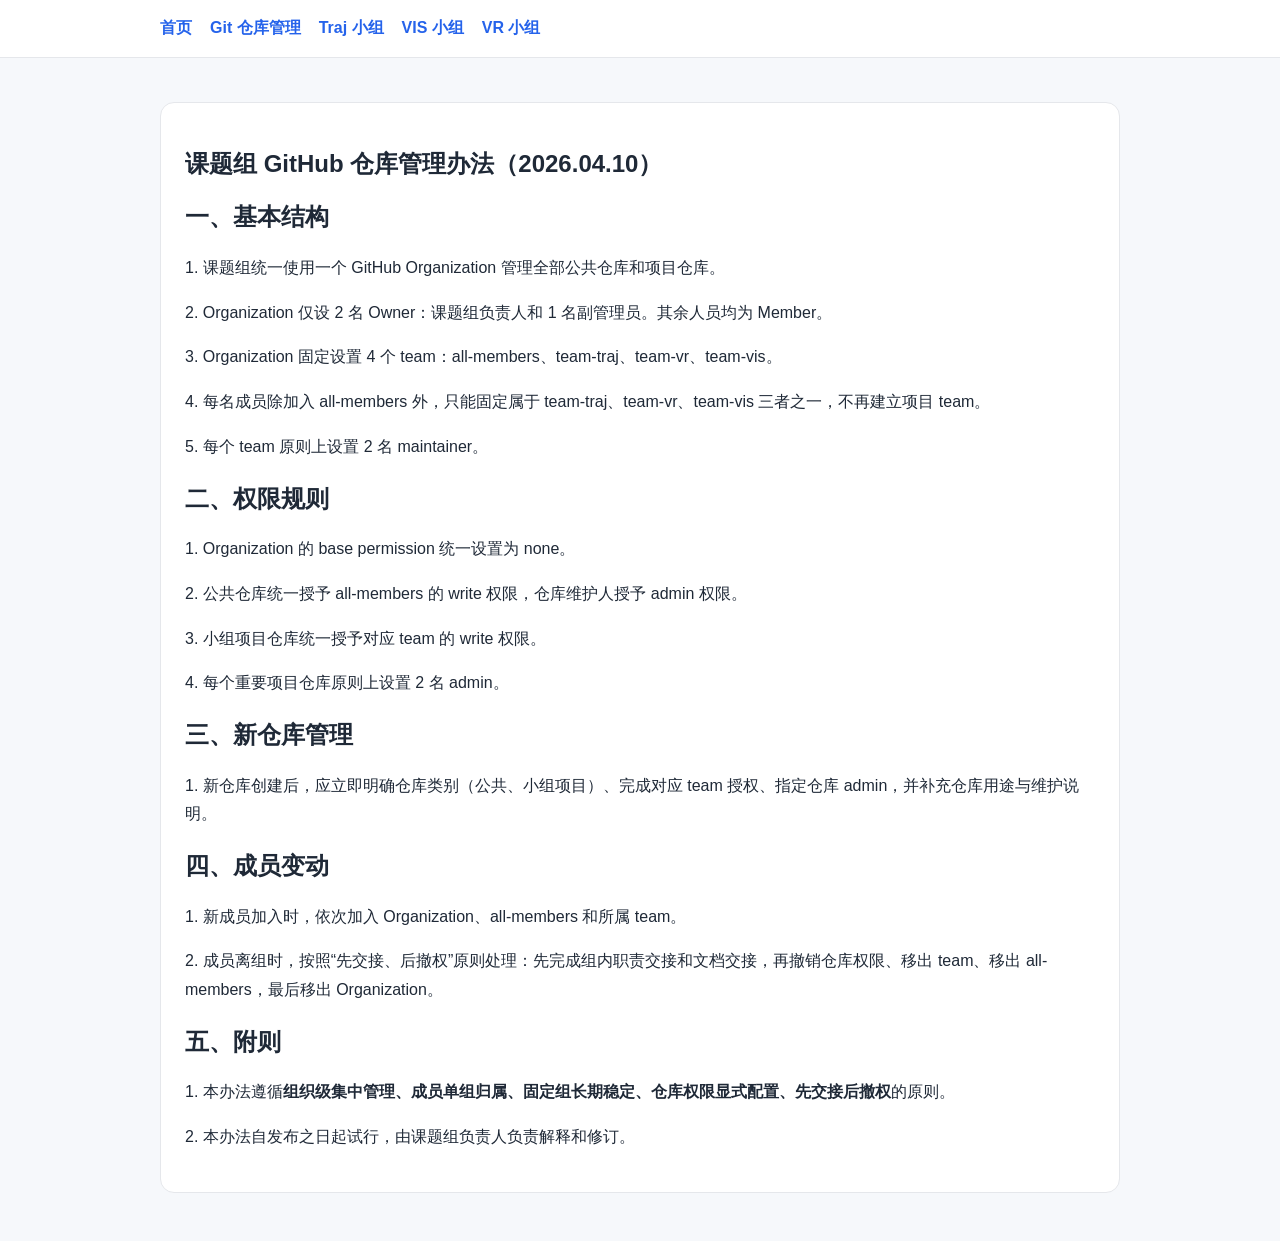
==== management/github.html @ fde39251 "新增了面向新生的 How to Read a Paper 文章" ====
<!doctype html>
<html lang="zh-CN">
<head>
  <meta charset="utf-8">
  <meta name="viewport" content="width=device-width, initial-scale=1">
  <title>GitHub 仓库管理</title>
  <link rel="stylesheet" href="../assets/style.css">
</head>
<body>
  <nav class="nav">
    <div class="nav-inner">
      <a href="../index.html">首页</a>
      <a href="github.html">Git 仓库管理</a>
      <a href="../team/team-traj.html">Traj 小组</a>
      <a href="../team/team-vis.html">VIS 小组</a>
      <a href="../team/team-vr.html">VR 小组</a>
    </div>
  </nav>

  <main class="container">
    <section class="card">
      <h1>课题组 GitHub 仓库管理办法（2026.04.10）</h1>
      <h2>一、基本结构</h2>
      <p>1. 课题组统一使用一个 GitHub Organization 管理全部公共仓库和项目仓库。</p>
      <p>2. Organization 仅设 2 名 Owner：课题组负责人和 1 名副管理员。其余人员均为 Member。</p>
      <p>3. Organization 固定设置 4 个 team：all-members、team-traj、team-vr、team-vis。</p>
      <p>4. 每名成员除加入 all-members 外，只能固定属于 team-traj、team-vr、team-vis 三者之一，不再建立项目 team。</p>
      <p>5. 每个 team 原则上设置 2 名 maintainer。</p>

      <h2>二、权限规则</h2>
      <p>1. Organization 的 base permission 统一设置为 none。</p>
      <p>2. 公共仓库统一授予 all-members 的 write 权限，仓库维护人授予 admin 权限。</p>
      <p>3. 小组项目仓库统一授予对应 team 的 write 权限。</p>
      <p>4. 每个重要项目仓库原则上设置 2 名 admin。</p>

      <h2>三、新仓库管理</h2>
      <p>1. 新仓库创建后，应立即明确仓库类别（公共、小组项目）、完成对应 team 授权、指定仓库 admin，并补充仓库用途与维护说明。</p>

      <h2>四、成员变动</h2>
      <p>1. 新成员加入时，依次加入 Organization、all-members 和所属 team。</p>
      <p>2. 成员离组时，按照“先交接、后撤权”原则处理：先完成组内职责交接和文档交接，再撤销仓库权限、移出 team、移出 all-members，最后移出 Organization。</p>

      <h2>五、附则</h2>
      <p>1. 本办法遵循<b>组织级集中管理、成员单组归属、固定组长期稳定、仓库权限显式配置、先交接后撤权</b>的原则。</p>
      <p>2. 本办法自发布之日起试行，由课题组负责人负责解释和修订。</p>
    </section>
  </main>
</body>
</html>
---- assets/style.css ----
html {
  scroll-behavior: smooth;
}

body {
  margin: 0;
  font-family: -apple-system, BlinkMacSystemFont, "Segoe UI", "PingFang SC",
    "Microsoft YaHei", sans-serif;
  background: #f6f8fb;
  color: #1f2937;
  line-height: 1.8;
}

.nav-inner,
.container {
  max-width: 960px;
  margin: 0 auto;
}

.container {
  padding: 24px 18px 48px;
}

.nav {
  background: #ffffff;
  border-bottom: 1px solid #e5e7eb;
}

.nav-inner {
  padding: 14px 18px;
  display: flex;
  gap: 18px;
  flex-wrap: wrap;
}

.nav a {
  color: #2563eb;
  text-decoration: none;
  font-weight: 600;
}

.card {
  background: #ffffff;
  border: 1px solid #e5e7eb;
  border-radius: 14px;
  padding: 24px;
  margin-top: 20px;
}

h1, h2, h3 {
  line-height: 1.4;
}

h3 {
  margin: 0 0 8px;
}

.muted,
.resource-note,
.topic-desc {
  color: #64748b;
}

.resource-list {
  list-style: none;
  margin: 0;
  padding: 0;
}

.resource-item {
  display: flex;
  align-items: flex-start;
  justify-content: space-between;
  gap: 18px;
  padding: 16px 0;
  border-top: 1px solid #e5e7eb;
}

.resource-item:first-child {
  border-top: 0;
  padding-top: 0;
}

.resource-main p {
  margin: 0 0 8px;
}

.pub-links,
.resource-links {
  display: inline-flex;
  align-items: center;
  gap: 0;
  flex-shrink: 0;
}

.link-grid {
  display: grid;
  grid-template-columns: repeat(2, minmax(0, 1fr));
  gap: 12px;
}

.topic-link {
  display: block;
  padding: 14px 16px;
  border: 1px solid #e5e7eb;
  border-radius: 8px;
  color: inherit;
  text-decoration: none;
}

.topic-link:hover {
  border-color: #93c5fd;
  background: #f8fbff;
}

.topic-title,
.topic-desc {
  display: block;
}

.topic-title {
  color: #1d4ed8;
  font-weight: 700;
}

.topic-desc {
  margin-top: 4px;
  font-size: 14px;
  line-height: 1.6;
}

.pub-list {
  margin: 0;
  padding-left: 22px;
}

.pub-item {
  margin-bottom: 16px;
}

.pub-entry {
  display: flex;
  align-items: flex-start;
  justify-content: space-between;
  gap: 12px;
  margin: 0;
}

.pub-text {
  flex: 1;
  min-width: 0;
}

.pub-links {
  margin-left: 2px;
}

.pub-icon,
.back-to-top {
  display: inline-flex;
  align-items: center;
  justify-content: center;
  border-radius: 999px;
  text-decoration: none;
}

.pub-icon {
  width: 32px;
  height: 32px;
  flex-shrink: 0;
}

.pub-icon:hover {
  background: #dbeafe;
  transform: translateY(-1px);
}

.pub-icon img {
  width: 20px;
  height: 20px;
  display: block;
}

.pub-links .pub-icon[href="#"],
.pub-links .pub-icon[href=""],
.pub-links .pub-icon:not([href]) {
  display: none;
}

.back-to-top {
  position: fixed;
  right: 24px;
  bottom: 24px;
  width: 48px;
  height: 48px;
  background: #2563eb;
  color: #ffffff;
  font-size: 20px;
  font-weight: 700;
  box-shadow: 0 10px 24px rgba(37, 99, 235, 0.22);
  opacity: 0;
  visibility: hidden;
  transform: translateY(10px);
  transition: opacity 0.2s ease, transform 0.2s ease, visibility 0.2s ease, background-color 0.2s ease;
}

.back-to-top.is-visible {
  opacity: 1;
  visibility: visible;
  transform: translateY(0);
}

.back-to-top:hover {
  background: #1d4ed8;
}

.back-to-top:focus-visible {
  outline: 3px solid rgba(37, 99, 235, 0.25);
  outline-offset: 3px;
}

@media (max-width: 640px) {
  .resource-item {
    flex-direction: column;
    gap: 10px;
  }

  .link-grid {
    grid-template-columns: 1fr;
  }

  .pub-entry {
    flex-direction: column;
    gap: 6px;
  }

  .pub-links {
    margin-left: 0;
  }

  .back-to-top {
    right: 16px;
    bottom: 16px;
    width: 44px;
    height: 44px;
  }
}
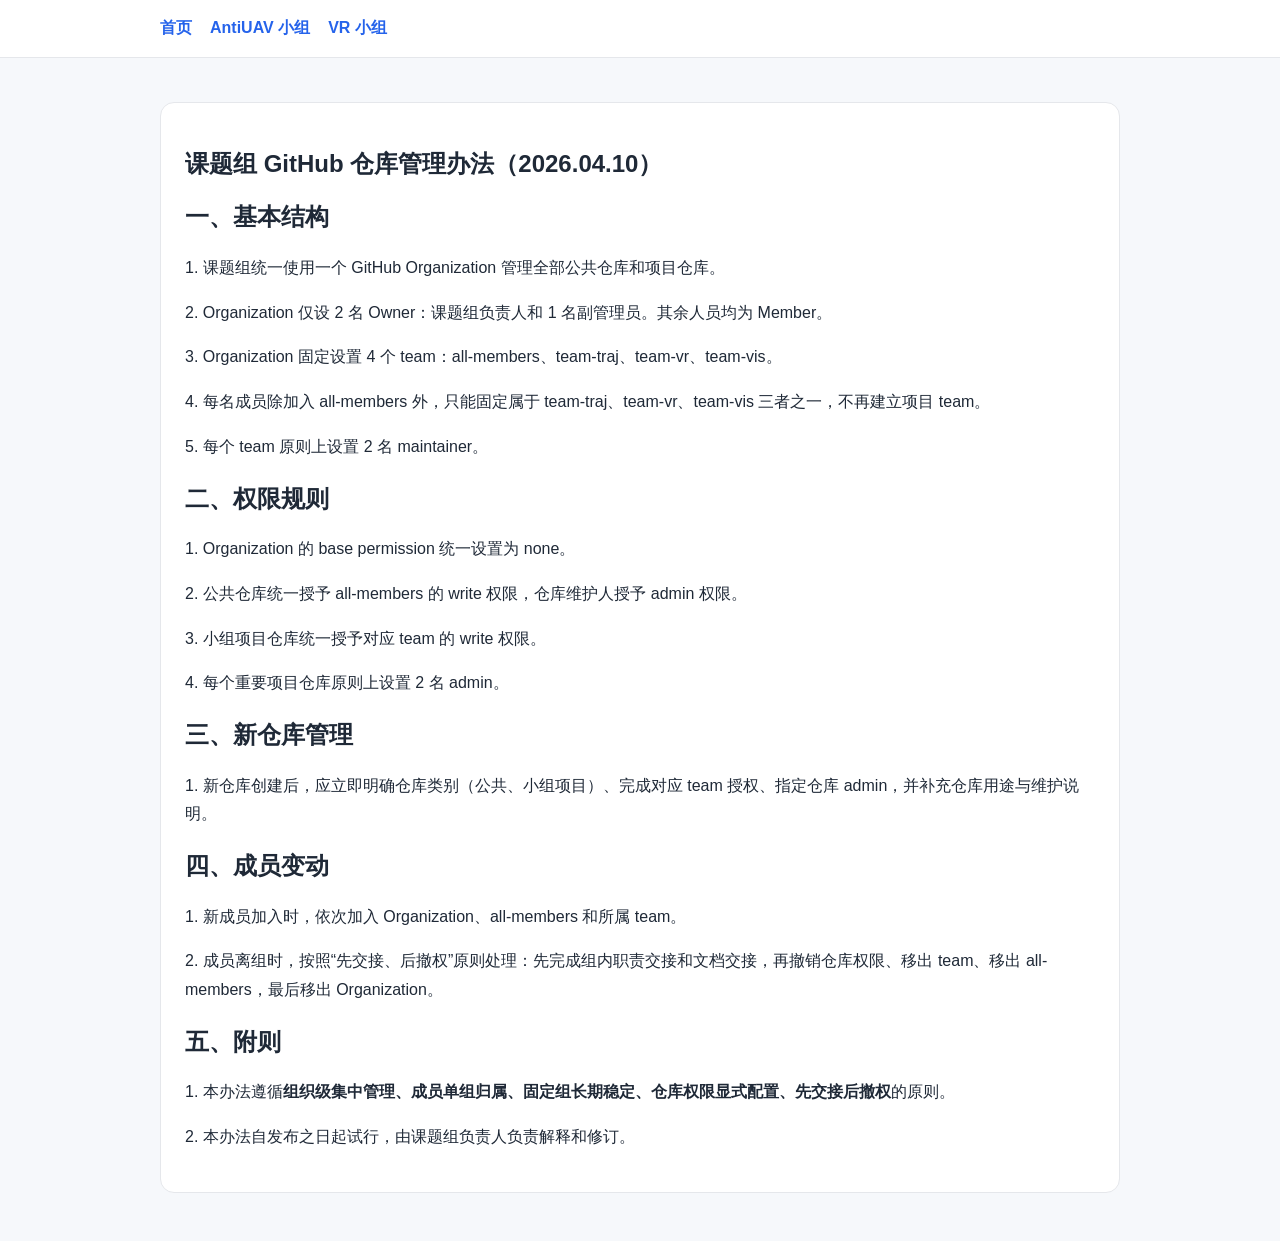
==== commit abc62d63: "重新拆分为 AntiUAV 和 VR 两个小组" ====
--- a/management/github.html
+++ b/management/github.html
@@ -8,13 +8,9 @@
 </head>
 <body>
   <nav class="nav">
-    <div class="nav-inner">
-      <a href="../index.html">首页</a>
-      <a href="github.html">Git 仓库管理</a>
-      <a href="../team/team-traj.html">Traj 小组</a>
-      <a href="../team/team-vis.html">VIS 小组</a>
-      <a href="../team/team-vr.html">VR 小组</a>
-    </div>
+    <a href="../index.html">首页</a>
+    <a href="../team/team-antiuav.html">AntiUAV 小组</a>
+    <a href="../team/team-vr.html">VR 小组</a>
   </nav>
 
   <main class="container">
--- a/assets/style.css
+++ b/assets/style.css
@@ -1,4 +1,5 @@
 html {
+  --content-max-width: 960px;
   scroll-behavior: smooth;
 }
 
@@ -11,23 +12,16 @@
   line-height: 1.8;
 }
 
-.nav-inner,
 .container {
-  max-width: 960px;
+  max-width: var(--content-max-width);
   margin: 0 auto;
-}
-
-.container {
   padding: 24px 18px 48px;
 }
 
 .nav {
   background: #ffffff;
   border-bottom: 1px solid #e5e7eb;
-}
-
-.nav-inner {
-  padding: 14px 18px;
+  padding: 14px max(18px, calc((100% - var(--content-max-width)) / 2));
   display: flex;
   gap: 18px;
   flex-wrap: wrap;
@@ -67,10 +61,14 @@
   padding: 0;
 }
 
-.resource-item {
+.resource-item,
+.pub-entry {
   display: flex;
   align-items: flex-start;
   justify-content: space-between;
+}
+
+.resource-item {
   gap: 18px;
   padding: 16px 0;
   border-top: 1px solid #e5e7eb;
@@ -89,7 +87,6 @@
 .resource-links {
   display: inline-flex;
   align-items: center;
-  gap: 0;
   flex-shrink: 0;
 }
 
@@ -129,6 +126,33 @@
   line-height: 1.6;
 }
 
+.graduate-filter:not([hidden]) {
+  display: flex;
+  flex-wrap: wrap;
+  gap: 8px;
+  margin: 0 0 20px;
+}
+
+.graduate-filter button {
+  padding: 4px 12px;
+  border: 1px solid #e5e7eb;
+  border-radius: 8px;
+  background: #ffffff;
+  color: #1d4ed8;
+  font: inherit;
+  cursor: pointer;
+}
+
+.graduate-filter button:hover {
+  border-color: #93c5fd;
+}
+
+.graduate-filter button[aria-pressed="true"] {
+  border-color: #2563eb;
+  background: #2563eb;
+  color: #ffffff;
+}
+
 .pub-list {
   margin: 0;
   padding-left: 22px;
@@ -139,9 +163,6 @@
 }
 
 .pub-entry {
-  display: flex;
-  align-items: flex-start;
-  justify-content: space-between;
   gap: 12px;
   margin: 0;
 }
@@ -179,12 +200,6 @@
   width: 20px;
   height: 20px;
   display: block;
-}
-
-.pub-links .pub-icon[href="#"],
-.pub-links .pub-icon[href=""],
-.pub-links .pub-icon:not([href]) {
-  display: none;
 }
 
 .back-to-top {
@@ -220,8 +235,12 @@
 }
 
 @media (max-width: 640px) {
+  .resource-item,
+  .pub-entry {
+    flex-direction: column;
+  }
+
   .resource-item {
-    flex-direction: column;
     gap: 10px;
   }
 
@@ -230,7 +249,6 @@
   }
 
   .pub-entry {
-    flex-direction: column;
     gap: 6px;
   }
 
